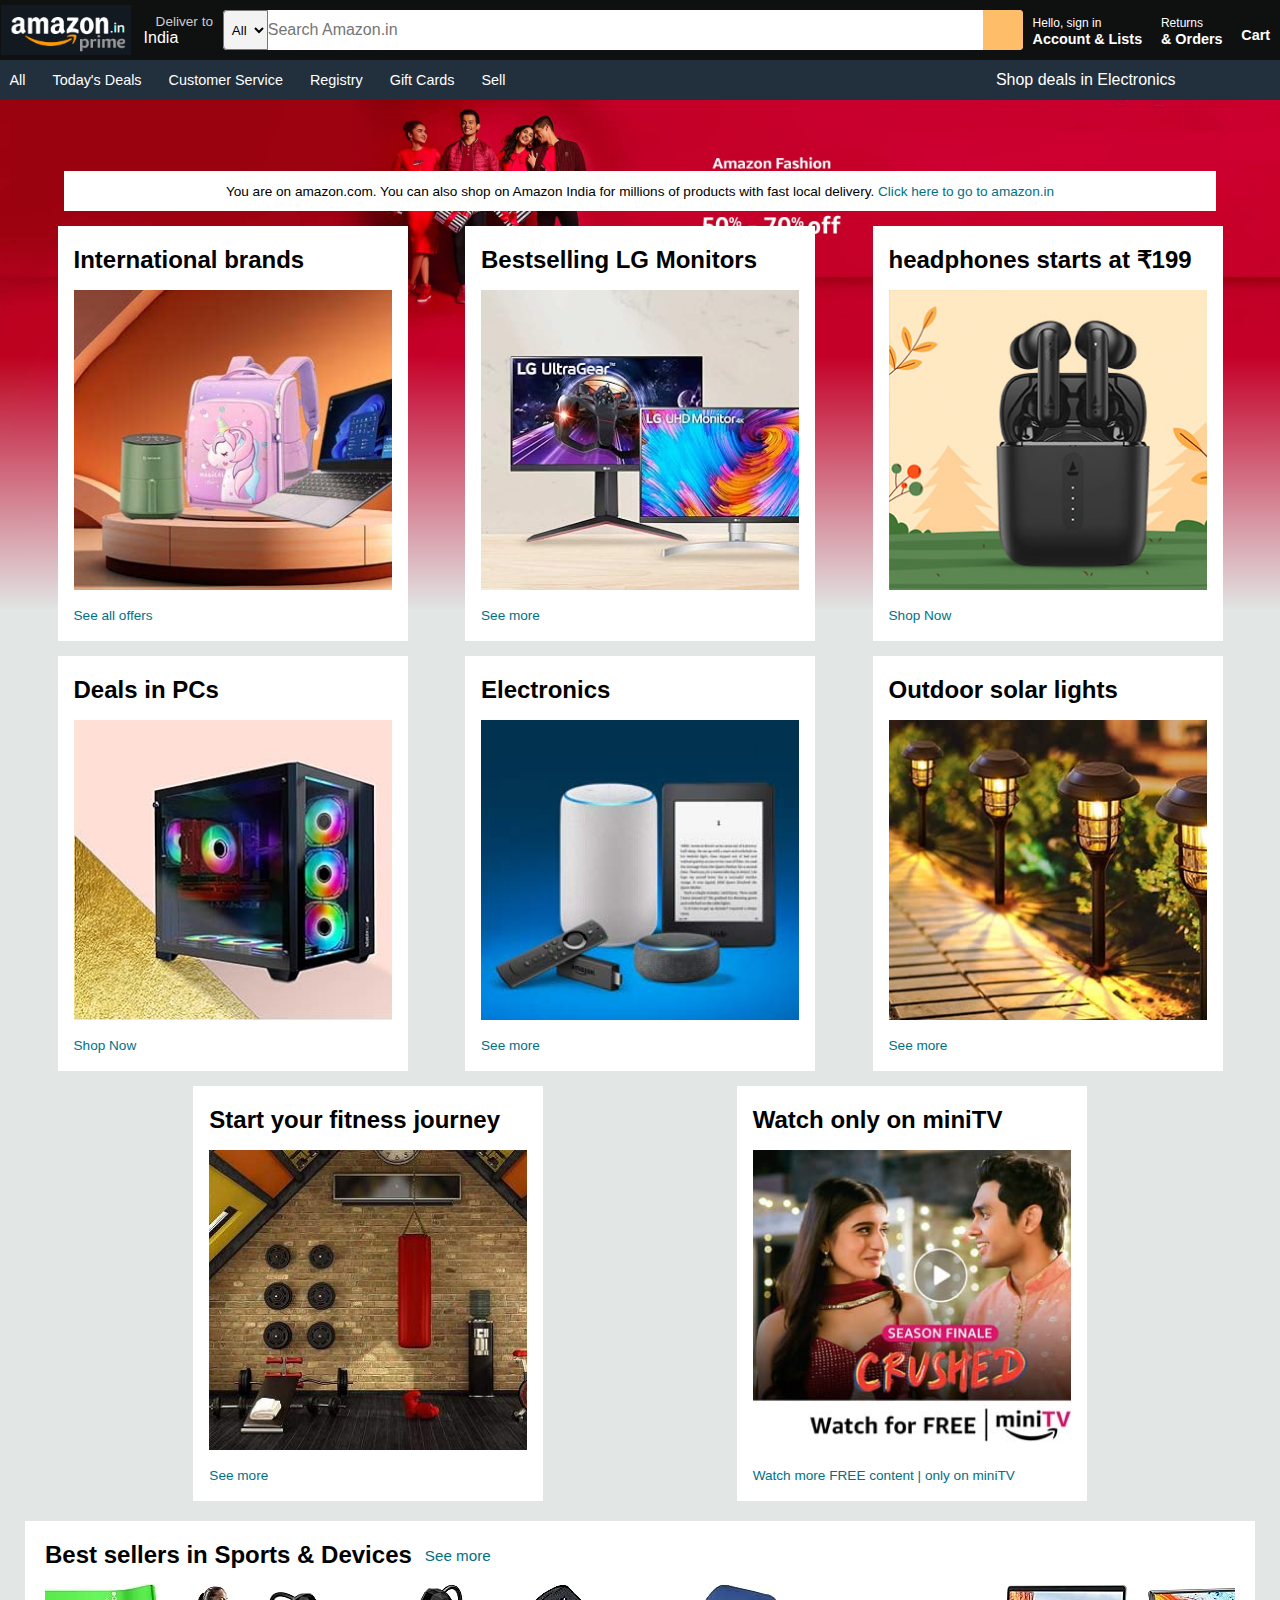
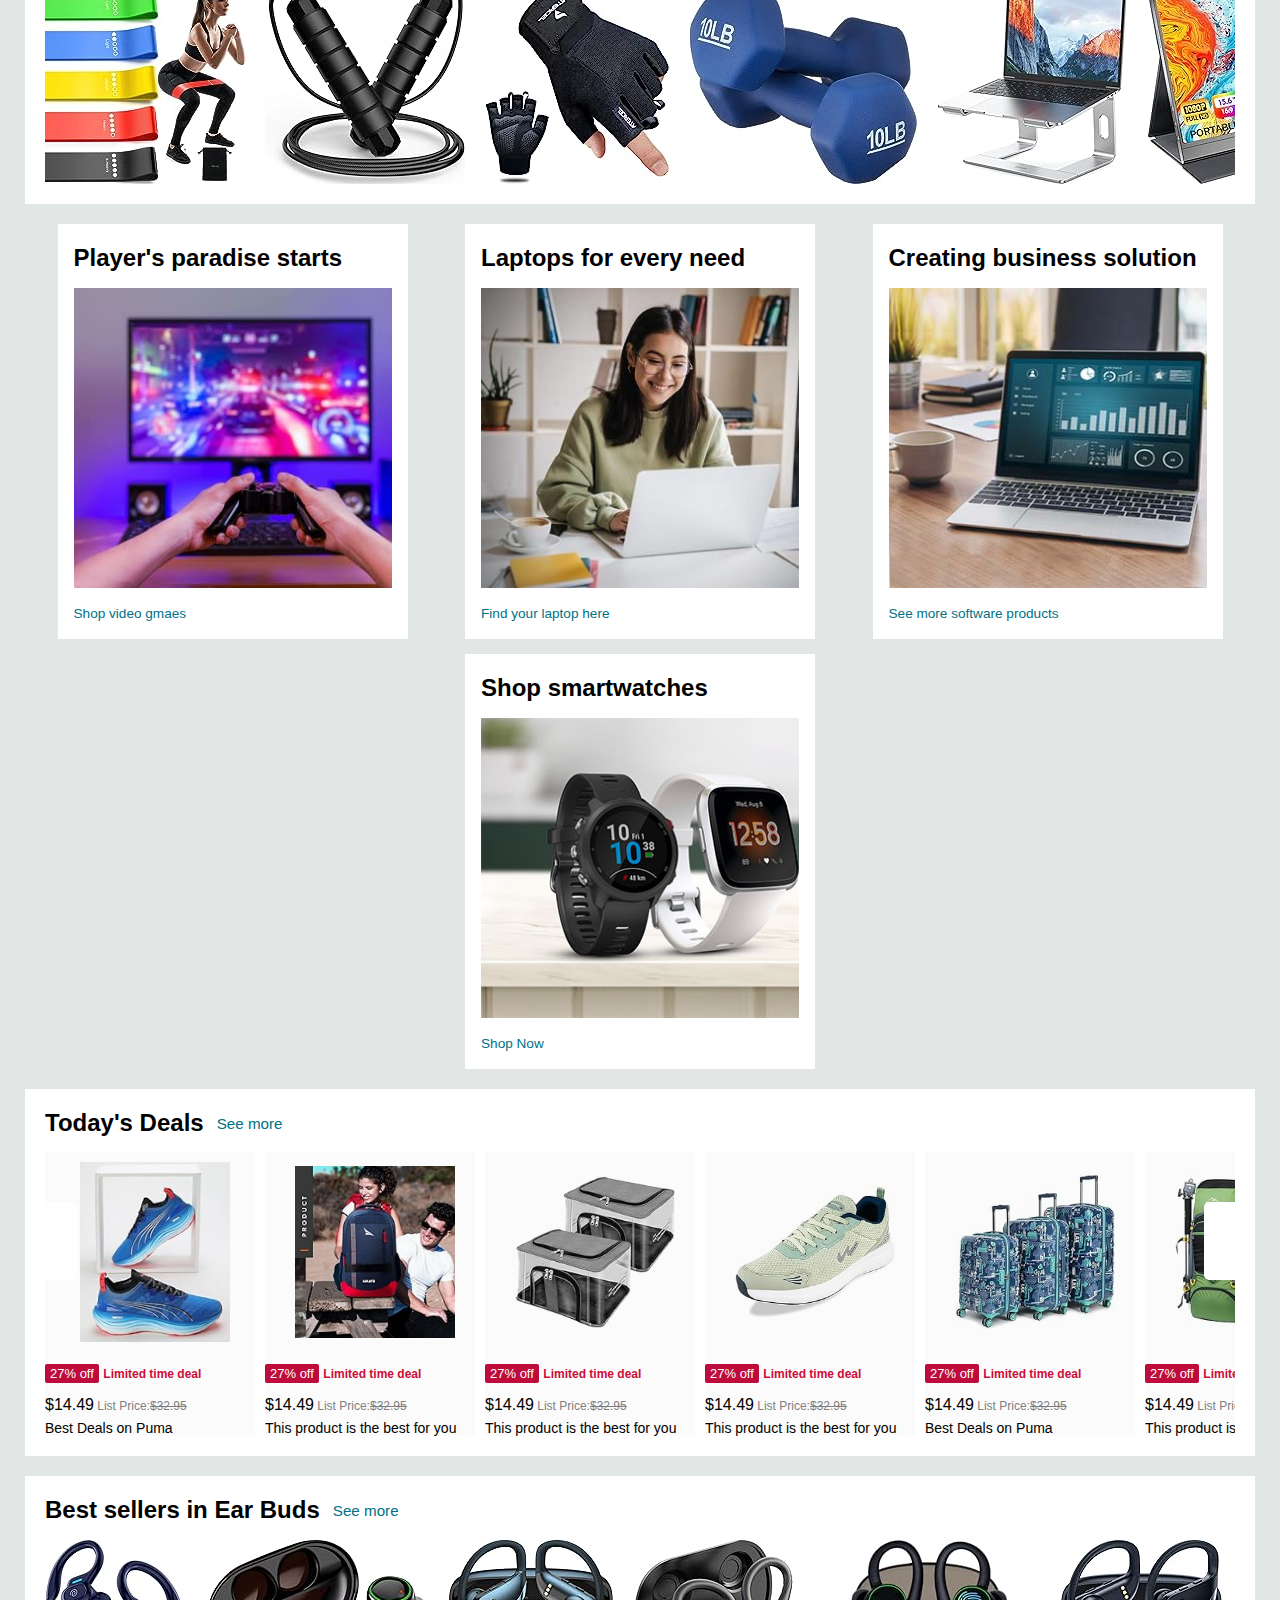
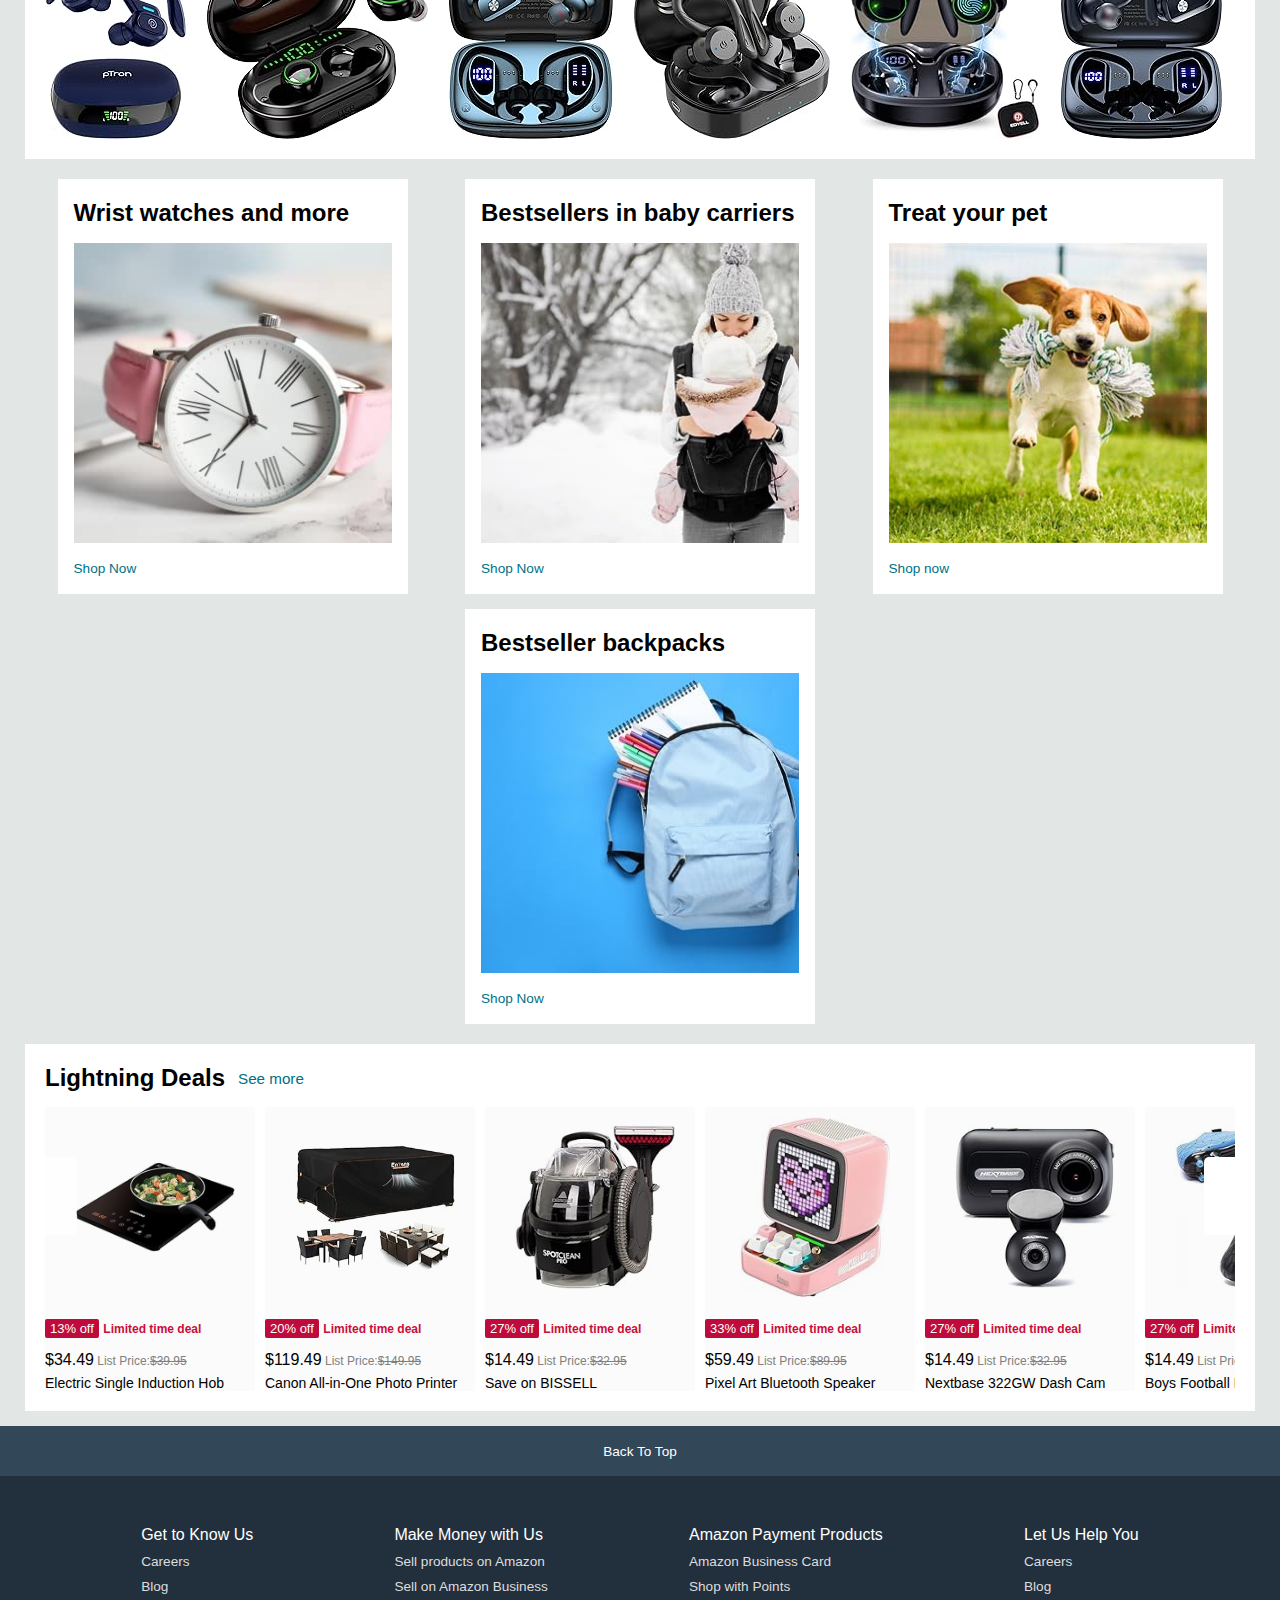
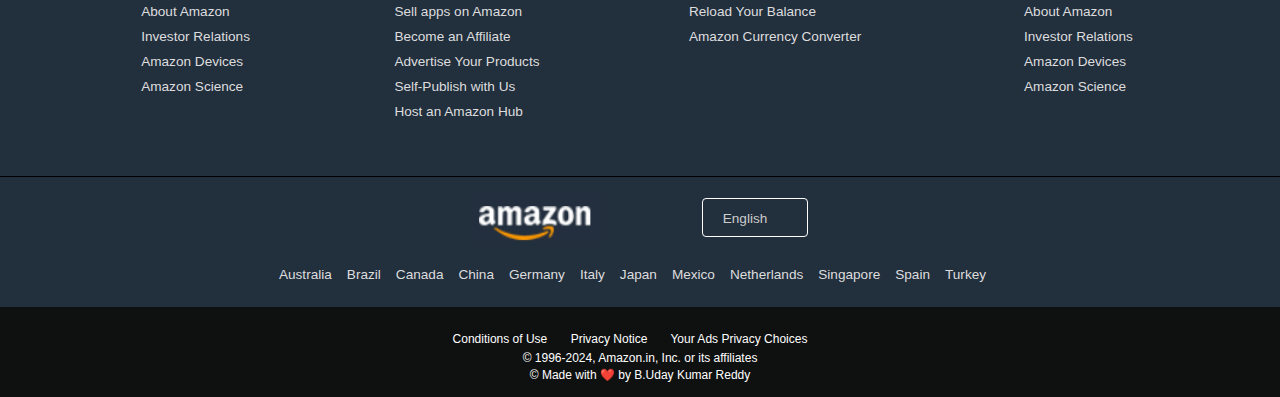
==== index.html @ 58813001 "first commit" ====
<!DOCTYPE html>
<html lang="en">
<head>
    <meta charset="UTF-8">
    <meta name="viewport" content="width=device-width, initial-scale=1.0">
    <title>Online Shopping site in India</title>
    <link rel="icon" type="image/x-icon" href="./assets/Website-logo.png">
    <link rel="stylesheet" href="https://cdnjs.cloudflare.com/ajax/libs/font-awesome/6.5.1/css/all.min.css" integrity="sha512-DTOQO9RWCH3ppGqcWaEA1BIZOC6xxalwEsw9c2QQeAIftl+Vegovlnee1c9QX4TctnWMn13TZye+giMm8e2LwA==" crossorigin="anonymous" referrerpolicy="no-referrer" />
    <link rel="stylesheet" href="style.css">
</head>
<body>
   
<!-- Panel Hidden All Sidebar -->


    <div class="sidebar">
        <div class="hdn-head">
            <h2>Hello, Sign in</h2>
        </div>
        <div class="hdn-content">
            <h3>Digital Content & Devices</h3>
            <ul>
                <div>
                    Amazon music<i class="fa-solid fa-angle-right"></i>
                </div> 
                <div>
                    Kindle E-readers & Books<i class="fa-solid fa-angle-right"></i>
                </div>
                <div>
                    Amazon Appstore<i class="fa-solid fa-angle-right"></i>
                </div>
            </ul>
            <div class="line"></div>
        </div>
        <div class="hdn-content">
            <h3>Shop by Department</h3>
            <ul>
                <div>
                    Electronics<i class="fa-solid fa-angle-right"></i>
                </div> 
                <div>
                    Computers<i class="fa-solid fa-angle-right"></i>
                </div>
                <div>
                    Smart Home<i class="fa-solid fa-angle-right"></i>
                </div>
                <div>
                    Arts & Crafts<i class="fa-solid fa-angle-right"></i>
                </div>
            </ul>
            <div class="line"></div>
        </div>
        <div class="hdn-content">
            <h3>Programs & Features</h3>
            <ul>
                <div>
                Gift Cards<i class="fa-solid fa-angle-right"></i>
                </div> 
                <div>
                Shop By Interest<i class="fa-solid fa-angle-right"></i>
                </div>
                <div>
                Amazon Live<i class="fa-solid fa-angle-right"></i>
                </div>
                <div>
                International Shopping<i class="fa-solid fa-angle-right"></i>
                </div>
            </ul>
            <div class="line"></div>
        </div>
        <div class="hdn-content">
            <h3>Programs & Features</h3>
            <ul>
                <div>
                Your Account
                </div> 
                <div>
                English
                </div>
                <div>
                Customer Service
                </div>
                <div>
                Sign in
                </div>
            </ul>
            <div class="line"></div>
        </div>

    </div>
 
    
<!-- Hidden Sign in  -->

    <i class="fa-solid fa-xmark"></i>

    <div class="triangle"></div>
    <div class="hdn-sign">
        <div class="hdn-table">
            <div>
                <h3>
                    Your Lists
                </h3>
                <ul>
                    <li>Create a List</li>
                    <li>find a list & Registry</li>
                    <li>Amazon Smile Charity Lists</li>
                </ul>
            </div>
            <div class="hdn-line"></div>
            <div>
                <h3>Your Account</h3>
                <ul>
                    <li>Account</li>
                    <li>Orders</li>
                    <li>Recommendations</li>
                    <li>Browsing History</li>
                    <li> Watchlist</li>
                    <li>Video Purchases & Rentals</li>
                    <li>Kindle Unlimited </li>
                    <li>Content & Devices</li>
                    <li>Your Subscribe & Save Items</li>
                    <li>Memberships & Subscriptions</li>
                    <li>Music Library</li>
                </ul>
            </div>
        </div>
    </div>

    <div class="black"></div>


    <!-- Header -->

    <header>

        <div class="navbar">
            
                <!-- 1st Block -->

                <div class="nav-logo">
                    <div class="logo"> </div>
                </div>

                <!-- 2nd Block -->

                <div class="nav-address border">

                    <p class="add-first">Deliver to</p>

                    <div class="add-icon">
                        <i class="fa-solid fa-location-dot"></i>
                        <p class="add-second">India</p>
                    </div>
                </div>

                <!-- 3rd Block -->
                
                <div class="nav-search">
                    <select class="search-select" style="cursor: pointer;">
                        <option>All</option>
                        <!-- <option>All Categories</option>
                        <option>Alexa Skills</option>
                        <option>Amazon Devices</option>
                        <option>Amazon Fashion</option>
                        <option>Apps & Games</option>
                        <option>Beauty</option>
                        <option>Car & Motorbike</option> -->
                    </select>
                    <input class="search-input" placeholder="Search Amazon.in">

                    <div class="search-icon" style="cursor: pointer;">
                        <i class="fa-solid fa-magnifying-glass"></i>
                    </div>
                </div>
                
                <!-- 4th Block -->

                <div class="nav-signin border ac">
                    <p> <span> Hello, sign in</span></p>
                    <p class="nav-second">Account & Lists <i class="fas fa-caret-down"></i></p> 
                    
                </div>

                <!-- 5th Block -->

                <div class="nav-return border">
                    <p> <span> Returns</span></p>
                    <p class="nav-second">& Orders</p> 
                </div>

                <!-- 6th Block -->

                <div class="nav-cart border">
                    <i class="fa-solid fa-cart-shopping"></i>
                    Cart
                </div>

        </div>

                       
                    <!-- Panel  -->

        <div class="panel">

            <!-- <div class="panel-all border">
                <i class="fa-solid fa-bars"></i>
                All
            </div> -->

            <div class="panel-ops">
                <p class="border second-1"> <i class="fa-solid fa-bars"></i>  All</p>
                <p class="border">Today's Deals</p>
                <p class="border">Customer Service</p>
                <p class="border">Registry</p>
                <p class="border">Gift Cards</p>
                <p class="border">Sell</p>
            </div>

            <div class="panal-deals border">
                Shop deals in Electronics
            </div>
        </div>

    </header>

<!-- Sliding images -->


    <div class="hero_section">
        <a href="#" class="hero_control_prev"><i class="fa-solid fa-angle-left"></i></a>
        <a href="#" class="hero_control_next"><i class="fa-solid fa-angle-right"></i></a>
        <ul>
            <img src="./assets/Hero-section1.jpg" class="hero-section-img" alt="">
            <img src="./assets/Hero-section2.jpg" class="hero-section-img" alt="">
            <img src="./assets/Hero-section3.jpg" class="hero-section-img" alt="">
            <img src="./assets/Hero-section4.jpg" class="hero-section-img" alt="">
            <img src="./assets/Hero-section5.jpg" class="hero-section-img" alt="">
            <img src="./assets/Hero-section6.jpg" class="hero-section-img" alt="">
        </ul>
        
    </div>
 
<!-- shop section-1 -->


    <div class="shop-section  shop">
        <div class="hero-msg">
            <p>You are on amazon.com. You can also shop on Amazon India for millions of products with fast local delivery.  <a href="#">Click here to go to amazon.in</a></p>
        </div>

        <div class="box5 box">

            <div class="box-content">
                <h2>International brands</h2>
                <div class="box-img" style="background-image: url('./assets/Box5.jpg');"> </div>
                <p><a href="#">See all offers</a></p>
            </div>

        </div>

        <div class="box6 box">

            <div class="box-content">
                <h2>Bestselling LG Monitors</h2>
                <div class="box-img" style="background-image: url('./assets/Box6.jpg');"> </div>
                <p><a href="#">See more</a></p>
            </div>

        </div>

        <div class="box7 box">

            <div class="box-content">
                <h2>headphones starts at ₹199</h2>
                <div class="box-img" style="background-image: url('./assets/Box7.jpg');"> </div>
                <p><a href="#">Shop Now</a></p>
            </div>

        </div>

        <div class="box8 box">

            <div class="box-content">
                <h2>Deals in PCs</h2>
                <div class="box-img" style="background-image: url('./assets/Box8.jpg');"> </div>
                <p><a href="#">Shop Now</a></p>
            </div>

        </div>

        <div class="box1 box">

            <div class="box-content">
                <h2>Electronics</h2>
                <div class="box-img" style="background-image: url('./assets/Box1.jpg');"> </div>
                <p><a href="#">See more</a></p>
            </div>

        </div>
        <div class="box2 box">

            <div class="box-content">
                <h2>Outdoor solar lights</h2>
                <div class="box-img" style="background-image: url('./assets/Box2.jpg');"> </div>
                <p><a href="#">See more</a></p>
            </div>

        </div>

        <div class="box3 box">

            <div class="box-content">
                <h2>Start your fitness journey</h2>
                <div class="box-img" style="background-image: url('./assets/Box3.jpg');"> </div>
                <p><a href="#">See more</a></p>
            </div>

        </div>

        <div class="box4 box">

            <div class="box-content">
                <h2>Watch only on miniTV</h2>
                <div class="box-img" style="background-image: url('./assets/Box4.jpg');"> </div>
                <p><a href="#">Watch more FREE content | only on miniTV</a></p>
            </div>

        </div>


    </div>

    

    <div class="products-slider">
        <div class="products-slider-heading">
            
            <h2>Best sellers in Sports & Devices </h2>
            <p><a href="#">See more</a></p>
        </div>
        
        <div class="products">
            <div class="product_prev"><i class="fa-solid fa-angle-left"></i></div>
            <div class="product_next"><i class="fa-solid fa-angle-right"></i></div>
            <img src="./assets/slider2.jpg" alt="">
            <img src="./assets/slider3.jpg" alt="">
            <img src="./assets/slider1.jpg" alt="">
            <img src="./assets/slider4.jpg" alt="">
            <img src="./assets/slider9.jpg" alt="">
            <img src="./assets/slider6.jpg" alt="">
            <img src="./assets/slider7.jpg" alt="">
            <img src="./assets/slider8.jpg" alt="">
            <img src="./assets/slider1.jpg" alt="">
            <img src="./assets/slider10.jpg" alt="">
        </div>
    </div>


    <div class="shop-section shop2">

        <div class="box10 box">

            <div class="box-content">
                <h2>Player's paradise starts</h2>
                <div class="box-img" style="background-image: url('./assets/Box10.jpg');"> </div>
                <p><a href="#">Shop video gmaes</a></p>
            </div>

        </div>

        <div class="box11 box">

            <div class="box-content">
                <h2>Laptops for every need</h2>
                <div class="box-img" style="background-image: url('./assets/Box11.jpg');"> </div>
                <p><a href="#">Find your laptop here</a></p>
            </div>

        </div>

        <div class="box12 box">

            <div class="box-content">
                <h2>Creating business solution</h2>
                <div class="box-img" style="background-image: url('./assets/Box12.jpg');"> </div>
                <p><a href="#">See more software products</a></p>
            </div>

        </div>

        <div class="box13 box">

            <div class="box-content">
                <h2>Shop smartwatches</h2>
                <div class="box-img" style="background-image: url('./assets/Box13.jpg');"> </div>
                <p><a href="#">Shop Now</a></p>
            </div>

        </div>
    </div>


    <div class="products-slider-with-price">
        <div class="products-slider-heading">
            <h2>Today's Deals</h2>
            <p><a href="#">See more</a></p>
        </div>
        
        <div class="products products-2">
            <div class="product_prev product_prev-2"><i class="fa-solid fa-angle-left"></i></div>
            <div class="product_next product_next-2"><i class="fa-solid fa-angle-right"></i></div>
            <div class="product-card">
                <div class="product-img-container">
                    <img src="./assets/Product1_with_price.jpg" alt="">
                </div>
                <div class="product-offer">
                    <p>27% off</p> <span>Limited time deal</span>
                </div>
                <p class="product-price"><span>$14.49</span> List Price:<s>$32.95</s></p>
                <h4>Best Deals on Puma</h4>
            </div>
            <div class="product-card">
                <div class="product-img-container">
                    <img src="./assets/Product2_with_price.jpg" alt="">
                </div>
                <div class="product-offer">
                    <p>27% off</p> <span>Limited time deal</span>
                </div>
                <p class="product-price"><span>$14.49</span> List Price:<s>$32.95</s></p>
                <h4>This product is the best for you</h4>
            </div>
            <div class="product-card">
                <div class="product-img-container">
                    <img src="./assets/Product3_with_price.jpg" alt="">
                </div>
                <div class="product-offer">
                    <p>27% off</p> <span>Limited time deal</span>
                </div>
                <p class="product-price"><span>$14.49</span> List Price:<s>$32.95</s></p>
                <h4>This product is the best for you</h4>
            </div>
            <div class="product-card">
                <div class="product-img-container">
                    <img src="./assets/Product4_with_price.jpg" alt="">
                </div>
                <div class="product-offer">
                    <p>27% off</p> <span>Limited time deal</span>
                </div>
                <p class="product-price"><span>$14.49</span> List Price:<s>$32.95</s></p>
                <h4>This product is the best for you</h4>
            </div>
            <div class="product-card">
                <div class="product-img-container">
                    <img src="./assets/Product5_with_price.jpg" alt="">
                </div>
                <div class="product-offer">
                    <p>27% off</p> <span>Limited time deal</span>
                </div>
                <p class="product-price"><span>$14.49</span> List Price:<s>$32.95</s></p>
                <h4>Best Deals on Puma</h4>
            </div>
            <div class="product-card">
                <div class="product-img-container">
                    <img src="./assets/Product6_with_price.jpg" alt="">
                </div>
                <div class="product-offer">
                    <p>27% off</p> <span>Limited time deal</span>
                </div>
                <p class="product-price"><span>$14.49</span> List Price:<s>$32.95</s></p>
                <h4>This product is the best for you</h4>
            </div>
            <div class="product-card">
                <div class="product-img-container">
                    <img src="./assets/Product7_with_price.jpg" alt="">
                </div>
                <div class="product-offer">
                    <p>27% off</p> <span>Limited time deal</span>
                </div>
                <p class="product-price"><span>$14.49</span> List Price:<s>$32.95</s></p>
                <h4>This product is the best for you</h4>
            </div>
            <div class="product-card">
                <div class="product-img-container">
                    <img src="./assets/Product8_with_price.jpg" alt="">
                </div>
                <div class="product-offer">
                    <p>27% off</p> <span>Limited time deal</span>
                </div>
                <p class="product-price"><span>$14.49</span> List Price:<s>$32.95</s></p>
                <h4>This product is the best for you</h4>
            </div>
            <div class="product-card">
                <div class="product-img-container">
                    <img src="./assets/Product9_with_price.jpg" alt="">
                </div>
                <div class="product-offer">
                    <p>27% off</p> <span>Limited time deal</span>
                </div>
                <p class="product-price"><span>$14.49</span> List Price:<s>$32.95</s></p>
                <h4>This product is the best for you</h4>
            </div>
            <div class="product-card">
                <div class="product-img-container">
                    <img src="./assets/Product10_with_price.jpg" alt="">
                </div>
                <div class="product-offer">
                    <p>27% off</p> <span>Limited time deal</span>
                </div>
                <p class="product-price"><span>$14.49</span> List Price:<s>$32.95</s></p>
                <h4>This product is the best for you</h4>
            </div>
        </div>
    </div>


    <div class="products-slider">
        <div class="products-slider-heading">
            <h2>Best sellers in Ear Buds </h2> 
            <p><a href="#">See more</a></p>
        </div>
        
        <div class="products products-1">
            <div class="product_prev product_prev-1"><i class="fa-solid fa-angle-left"></i></div>
            <div class="product_next product_next-1"><i class="fa-solid fa-angle-right"></i></div>
            <img src="./assets/2slider1.jpg" alt="">
            <img src="./assets/2slider2.jpg" alt="">
            <img src="./assets/2slider3.jpg" alt="">
            <img src="./assets/2slider4.jpg" alt="">
            <img src="./assets/2slider5.jpg" alt="">
            <img src="./assets/2slider6.jpg" alt="">
            <img src="./assets/2slider7.jpg" alt="">
            <img src="./assets/2slider8.jpg" alt="">
            <img src="./assets/2slider11.jpg" alt="">
            <img src="./assets/2slider10.jpg" alt="">
            <img src="./assets/2slider9.jpg" alt="">
        </div>
    </div>


    <div class="shop-section shop2">

        <div class="box14 box">

            <div class="box-content">
                <h2>Wrist watches and more</h2>
                <div class="box-img" style="background-image: url('./assets/Box14.jpg');"> </div>
                <p><a href="#">Shop Now</a></p>
            </div>

        </div>

        <div class="box15 box">

            <div class="box-content">
                <h2>Bestsellers in baby carriers</h2>
                <div class="box-img" style="background-image: url('./assets/Box15.jpg');"> </div>
                <p><a href="#">Shop Now</a></p>
            </div>

        </div>

        <div class="box16 box">

            <div class="box-content">
                <h2>Treat your pet</h2>
                <div class="box-img" style="background-image: url('./assets/Box16.jpg');"> </div>
                <p><a href="#">Shop now</a></p>
            </div>

        </div>

        <div class="box17 box">

            <div class="box-content">
                <h2>Bestseller backpacks</h2>
                <div class="box-img" style="background-image: url('./assets/Box17.jpg');"> </div>
                <p><a href="#">Shop Now</a></p>
            </div>

        </div>
    </div>


    <div class="products-slider-with-price">
        <div class="products-slider-heading">
            <h2>Lightning Deals</h2>
            <p><a href="#">See more</a></p>
        </div>
        
        <div class="products products-3">
            <div class="product_prev product_prev-3"><i class="fa-solid fa-angle-left"></i></div>
            <div class="product_next product_next-3"><i class="fa-solid fa-angle-right"></i></div>
            <div class="product-card">
                <div class="product-img-container">
                    <img src="./assets/2Product1_with_price.jpg" alt="">
                </div>
                <div class="product-offer">
                    <p>13% off</p> <span>Limited time deal</span>
                </div>
                <p class="product-price"><span>$34.49</span> List Price:<s>$39.95</s></p>
                <h4>Electric Single Induction Hob</h4>
            </div>
            <div class="product-card">
                <div class="product-img-container">
                    <img src="./assets/2Product2_with_price.jpg" alt="">
                </div>
                <div class="product-offer">
                    <p>20% off</p> <span>Limited time deal</span>
                </div>
                <p class="product-price"><span>$119.49</span> List Price:<s>$149.95</s></p>
                <h4>Canon All-in-One Photo Printer </h4>
            </div>
            <div class="product-card">
                <div class="product-img-container">
                    <img src="./assets/2Product3_with_price.jpg" alt="">
                </div>
                <div class="product-offer">
                    <p>27% off</p> <span>Limited time deal</span>
                </div>
                <p class="product-price"><span>$14.49</span> List Price:<s>$32.95</s></p>
                <h4>Save on BISSELL</h4>
            </div>
            <div class="product-card">
                <div class="product-img-container">
                    <img src="./assets/2Product4_with_price.jpg" alt="">
                </div>
                <div class="product-offer">
                    <p>33% off</p> <span>Limited time deal</span>
                </div>
                <p class="product-price"><span>$59.49</span> List Price:<s>$89.95</s></p>
                <h4>Pixel Art Bluetooth Speaker</h4>
            </div>
            <div class="product-card">
                <div class="product-img-container">
                    <img src="./assets/2Product5_with_price.jpg" alt="">
                </div>
                <div class="product-offer">
                    <p>27% off</p> <span>Limited time deal</span>
                </div>
                <p class="product-price"><span>$14.49</span> List Price:<s>$32.95</s></p>
                <h4>Nextbase 322GW Dash Cam</h4>
            </div>
            <div class="product-card">
                <div class="product-img-container">
                    <img src="./assets/2Product6_with_price.jpg" alt="">
                </div>
                <div class="product-offer">
                    <p>27% off</p> <span>Limited time deal</span>
                </div>
                <p class="product-price"><span>$14.49</span> List Price:<s>$32.95</s></p>
                <h4>Boys Football Boots</h4>
            </div>
            <div class="product-card">
                <div class="product-img-container">
                    <img src="./assets/2Product7_with_price.jpg" alt="">
                </div>
                <div class="product-offer">
                    <p>27% off</p> <span>Limited time deal</span>
                </div>
                <p class="product-price"><span>$14.49</span> List Price:<s>$32.95</s></p>
                <h4>Lifewit 150L Laundry Basket</h4>
            </div>
            <div class="product-card">
                <div class="product-img-container">
                    <img src="./assets/2Product8_with_price.jpg" alt="">
                </div>
                <div class="product-offer">
                    <p>27% off</p> <span>Limited time deal</span>
                </div>
                <p class="product-price"><span>$14.49</span> List Price:<s>$32.95</s></p>
                <h4>Gaming Keyboard and Mouse</h4>
            </div>
            <div class="product-card">
                <div class="product-img-container">
                    <img src="./assets/2Product9_with_price.jpg" alt="">
                </div>
                <div class="product-offer">
                    <p>27% off</p> <span>Limited time deal</span>
                </div>
                <p class="product-price"><span>$14.49</span> List Price:<s>$32.95</s></p>
                <h4>arboleaf Massage Gun</h4>
            </div>
            <div class="product-card">
                <div class="product-img-container">
                    <img src="./assets/2Product10_with_price.jpg" alt="">
                </div>
                <div class="product-offer">
                    <p>25% off</p> <span>Limited time deal</span>
                </div>
                <p class="product-price"><span>$8.49</span> List Price:<s>$10.95</s></p>
                <h4>Squeak Eggs Baby Toy</h4>
            </div>
        </div>
    </div>


    <footer>

        <div class="foot-panel1 backtop">
            <a>Back To Top</a>
        </div>


        <div class="foot-panel2">
            <div class="foot-panel2-ul">
                <ul>
                    <p>Get to Know Us</p>
                    <a href="#">Careers</a>
                    <a href="#">Blog</a>
                    <a href="#">About Amazon</a>
                    <a href="#">Investor Relations</a>
                    <a href="#">Amazon Devices</a>
                    <a href="#">Amazon Science</a>
                </ul>
                <ul>
                    <p>Make Money with Us</p>
                    <a href="#">Sell products on Amazon</a>
                    <a href="#">Sell on Amazon Business</a>
                    <a href="#">Sell apps on Amazon</a>
                    <a href="#">Become an Affiliate</a>
                    <a href="#">Advertise Your Products</a>
                    <a href="#">Self-Publish with Us</a>
                    <a href="#">Host an Amazon Hub</a>
                </ul>
                <ul>
                    <p>Amazon Payment Products</p>
                    <a href="#">Amazon Business Card</a>
                    <a href="#">Shop with Points</a>
                    <a href="#">Reload Your Balance</a>
                    <a href="#">Amazon Currency Converter</a>
                </ul>
                <ul>
                    <p>Let Us Help You</p>
                    <a href="#">Careers</a>
                    <a href="#">Blog</a>
                    <a href="#">About Amazon</a>
                    <a href="#">Investor Relations</a>
                    <a href="#">Amazon Devices</a>
                    <a href="#">Amazon Science</a>
                </ul>

            </div>
        </div>



        <div class="foot-panel3">
            
            <div class="foot-panel3-first">
                <div class="foot-logo"></div>
                <div class="foot-panel3-icon" style="cursor: pointer;">
                    <i class="fa-solid fa-globe"></i>
                    <p>English</p>

                </div>
            </div>


            <div class="foot-panel3-second">
                <ul>
                    <li><a>Australia</a></li>
                    <li><a>Brazil</a></li>
                    <li><a>Canada</a></li>
                    <li><a>China</a></li>
                    <li><a>Germany</a></li>
                    <li><a>Italy</a></li>
                    <li><a>Japan</a></li>
                    <li><a>Mexico</a></li>
                    <li><a>Netherlands</a></li>
                    <li><a>Singapore</a></li>
                    <li><a>Spain</a></li>
                    <li><a>Turkey</a></li>
                </ul>

            </div>
            

            <!-- <div class="foot-panel3-select">
                <i class="fa-solid fa-globe"></i>
                
                <div class="foot-panel3-option">
                    <select class="panel3-select">
                        <option class="foot-panel3-option">English</option>
                    </select>
                </div>

            </div> -->


        </div>



        <div class="foot-panel4">

            <div class="pages">
                <a href="#">Conditions of Use</a>
                <a href="#">Privacy Notice</a>
                <a href="#">Your Ads Privacy Choices</a>

                <div class="copyright">
                    <p>© 1996-2024, Amazon.in, Inc. or its affiliates</p>
                    <p class="uday">© Made with ❤️ by B.Uday Kumar Reddy</p>
                </div>

            </div>

        </div>

        

    </footer>



    <script src="script.js"></script>


</body>
</html>
---- style.css ----
*{
    margin: 0;
    font-family: Arial;
    border: border-box;  
    padding: 0; 
}

a
{
    text-decoration: none;
    color: inherit;
}
a:hover{
    text-decoration: underline;
}


body
{
    background-color:#e2e7e6 ;
}


.navbar
{
    background-color: #0f1111;
    height: 60px;
    color: white;
    display: flex;
    align-items: center;
    justify-content: space-evenly;
    
}



.navbar
{
    position: sticky;
    top: 0;
    left: 0;
}


.nav-logo
{
    height: 50px;
    width: 130px;
    /* object-fit: contain; */
}

.logo
{
    background-image: url("./assets/Amazon-logo.png");
    background-size: cover;
    height: 50px;
    width: 130px;
    /* margin-left: -30px; */
}


.logo:hover
{
    border:1.5px solid white;
    cursor: pointer;
    /* padding: 0 2px 0 0; */
}


.border
{
    border: 1.5px solid transparent;
    padding: 8px;   
}

.border:hover{
    border: 1.5px solid white;
    cursor: pointer;
}


/* 2nd Block in Navbar */



.add-first
{
    color: #CCCCCC;
    font-size: 0.85rem;
    margin-left:15px;
}


.add-second
{
    font-size: 1rem;
    margin-left:3px ;
}


.add-icon
{
    display: flex;
    align-items: center;
}


/* 3rd Block */

.nav-search:hover
{
    border : 2px solid orange;
}

.nav-search
{
    display: flex;
    background-color: pink;
    width: 800px;
    height: 40px;
    border-radius: 4px;
}

.search-select
{
    background-color: #f3f3f3;
    width: 50px;
    text-align: center;
    border-top-left-radius: 4px;
    border-bottom-left-radius:4px ;
}


.search-input
{
    width:100%;
    font-size: 1rem;
    border:none;
}


.search-icon
{
    width: 45px;
    display: flex; 
    justify-content: center;
    align-items: center;
    font-size: 1.2rem;
    background-color: #febd68;
    border-top-right-radius: 4px;
    border-bottom-right-radius:4px ;
    color: #0f1111;
}


/* 4th Block */

span
{
    font-size: 0.75em;
}


.nav-second
{
    font-size: 0.9rem;
    font-weight: 600;
}


/* 6th Block */

.nav-cart i
{
    font-size: 30px;
}

.nav-cart
{
    font-size: 0.9rem;
    font-weight: 600;
}




/*  Panel */


.panel
{
    height: 40px;
    background-color: #222f3d;
    display: flex;
    color: white;
    align-items: center;
    justify-content: space-evenly;
}

.panel-ops i{
    font-size: 17px;
}
.panel-ops p
{
    display: inline;
    margin-left: 5px;
}

.panel-ops
{
    width: 70%;
    font-size: 0.9rem;
    margin-left: -100px;
}

.panel-deals
{
    font-size: 1rem;
    font-weight: 700;
}



/* hero section */


.hero_section ul
{
    display: flex;
    overflow-y: hidden;  
}


.hero-section-img
{
    max-width: 100%;
    mask-image: linear-gradient(to bottom,#000000 50%,transparent 100%); 
}


.hero_section a
{
    position: absolute;
    z-index: 1;
    padding: 13vh 1.5vw;
    color: white;
    text-decoration: none;
    font-weight: 800;
    font-size: 40px;
    cursor: pointer;
    border: 2px solid transparent;
    border-radius: 6px;  
}

.hero_control_next
{
    right: 0;
}

.hero_control_next:hover
{
    border: 2px solid white;
}

.hero_control_prev:hover
{
    border: 2px solid white;
}

.hero-msg 
{
    height: 40px;
    background-color: white;
    color:black;
    display: flex;
    justify-content: center;
    align-items: center;
    font-size: 0.85rem;
    margin-top: 0vh;
    width: 80%;
}

.hero-msg a
{
    text-decoration: none;
    color: #007185;
    padding: 0;
}

/* @media screen and (max-width:920px)
{
    header
    {
        display: none;
    }
    .hero-msg 
    {
        display: none;
    }    
} */



/* Shop Section */


.hero-msg 
{
    height: 40px;
    z-index: 1;
    background-color: white;
    color:black;
    display: flex;
    justify-content: center;
    align-items: center;
    font-size: 0.85rem;
    width: 90%;
}

.hero-msg a
{
    text-decoration: none;
    color: #007185;
    padding: 0;
}

.shop-section
{
    display: flex;
    flex-wrap: wrap;
    background-color:#e2e7e6 ;
    justify-content: space-evenly;
}
.box-img
{
    height: 300px;
    background-size: cover;
    margin-top: 1rem;  /*  1rem=16px */
    margin-bottom: 1rem;
}
.box
{
    height:380px;
    width: 23%;
    width: clamp(350px,23%,500px);
    background-color: white;
    padding: 20px 0px 15px;
    margin-top: 15px;
    z-index: 1; 
}
.box-content
{
    margin-left: 1rem;
    margin-right: 1rem; 
}
.box-content p
{
    margin-bottom: 44px;
    color: #007185;
}
.box-content a
{
    font-size: 0.85rem;
    text-decoration: none;
}
.shop
{
    margin-top: -49vh;
}


/* slider */

.products-slider
{
    background-color: #fff;
    margin: 20px 25px;
    padding: 20px;
    margin-bottom: 15px;
}

.products-slider .products
{
    display: flex;
    overflow-x: auto;
    gap: 20px;
    margin-top: 15px;
}

.products-slider .products img
{
    max-width: 300px;
    max-height: 200px;
}
.product_prev ,.product_next
{
    display: none;
    position: absolute;
    z-index: 1;
    padding: 4vh 1vw;
    margin-top: 50px;
    background-color:rgba(255,255,255,1);
    color: rgba(0, 0, 0, 0.639);
    text-decoration: none;
    font-weight: 400;
    font-size: 30px;
    cursor: pointer;
    border: 3px solid transparent; 
}
.products-2 .product_prev
{
    display: block;
}
.products-2 .product_next
{
    display: block;
}
.products-3 .product_prev
{
    display: block;
}
.products-3 .product_next
{
    display: block;
}
.product_prev
{
    border-radius: 0 5px 5px 0;
    background-color:rgba(255, 255, 255, 0.605);
}
.product_next{
    border-radius: 5px 0 0 5px;
}
.product_prev:hover
{
    border:3px solid rgb(2,150,150);
}
.product_next:hover
{
    border:3px solid rgb(2,150,150);
}
.product_next
{
    right: 44px;
}
.products:hover  .product_next
{
    display: block;
}
.products:hover   .product_prev
{
    display: block;
}
.products-slider .products::-webkit-scrollbar
{
    display: none;
}
/* .products-slider .products::-webkit-scrollbar
{
    background-color: transparent;
    height: 7px;
    cursor: pointer;
}

.products-slider .products::-webkit-scrollbar-thumb
{
    border-radius: 10px;
    cursor: pointer;
} */

.products-slider-heading 
{
    display: flex;
    align-items: center;
}
.products-slider-heading  p
{
    color: #007185;
    font-size: 0.95rem;
    margin-left: 13px;
}


/* shop2 */

.shop2
{
    margin-top: -10px;
}

/* Products with price */

.products-slider-with-price
{
    background-color: white;
    margin: 20px 25px;
    padding: 20px;
    margin-bottom: 15px;
}

.products-slider-with-price .products
{
    display: flex;
    overflow-x: auto;
    gap: 10px;
    margin-top: 15px;
}

.products-slider-with-price .products::-webkit-scrollbar
{
    display: none;
}

.product-card
{
    display: flex;
    flex-direction: column;
    justify-content: end;
    min-width: 210px;
    background-color: #fbfbfb;
}

.product-card img
{
    width: 160px;
    aspect-ratio: 3/2;
    object-fit: contain;
    min-height: 180px;

    margin: 10px 30px 10px;
    mix-blend-mode: multiply;
    background-size: cover;
}

.product-offer p
{
    background-color: #be0b3b;
    color: #fff;
    display: inline-block;
    padding: 2px 5px;
    border-radius: 2px;
    margin: 8px 0;
    font-size: 13px;
}

.product-offer span
{
    /* color: #be0b3b; */
    color: #cc0c39;
    font-weight: 800;
    line-height: 20px;
    font-size: 12px;
}

.product-price 
{
    color: gray;
    font-size: 12px;
    line-height: 28px;
}

.product-price span
{
    font-size: 1rem;
    color: black;
    font-weight: 500;
}

.product-card h4
{
    /* color: #525252; */
    color: black;
    font-size: 14px;
    font-weight: 500;
    overflow: hidden;
}





/* Footer */

footer
{
    margin-top: 15px;   
}

.foot-panel1
{
    cursor: pointer;
    background-color: #324758;
    color:white;
    height: 50px;
    display: flex;
    justify-content: center;
    align-items: center;
    font-size: 0.85rem;
}

.foot-panel1 a
{
    text-decoration: none;
    color: white;
}

.foot-panel1 a:hover
{
    text-decoration: none;
}


/* foot-panel2 */

.foot-panel2
{
    background-color: #222f3d;
    color:white;
    height: 300px;
    display: flex;
    /* justify-content: space-evenly; */
    align-items: center;
    overflow: hidden;

}

ul a{
    text-decoration: none;
    display: block;
    font-size: 0.85rem;
    margin-top: 10px;
    color:#dddddd ;    
}

.foot-panel2-ul  
{
    display: flex;
    height: 200px;
    width: 100%;
    justify-content: space-evenly;
    
}


/* foot-panel3 */
.foot-panel3
{
    height: 130px;
    background-color: #222f3d;
    color: white;
    border-top:0.5px solid black;
}


.foot-panel3-first
{
    height: 80px;
    background-color: #222f3d;
    color: white;
    
    display: flex;
    justify-content: center;
    align-items: center;
}

.foot-logo
{
    background-image: url("./assets/footer-Amazon-logo.png");
    background-size: cover;
    height: 50px;
    width: 130px;
    cursor: pointer;
    /* margin-left: -30px; */
}


.foot-panel3-icon
{
    display: flex;
    text-align: center;
    align-items: center;
    justify-content: center;
    margin-left: 100px;
    border: 0.1px solid white;
    padding: 10px 40px 10px 10px;
    font-weight: 300;
    font-size: 0.85rem;
    color: #cccccc;
    border-radius: 4px;
}

.foot-panel3-icon p
{
    margin-top: 2px;
    margin-left: 10px;
}




.foot.panel3-second
{
    height: 50px;
    margin-bottom: 20px;
}

.foot-panel3-second ul
{
    display: flex;
    justify-content: center;
}

.foot-panel3-second ul li{
    list-style-type: none;
}

.foot-panel3-second a{
    margin-right: 15px;
    cursor: pointer;
}




/* .foot-panel3-select
{
    display: flex;
    align-items: center;
    height: 30px;
    width:120px;
    border: 1px solid white;
    margin-left: 50px;
}

.foot-panel3-option
{
    margin-left: 8px;
    background-color: #222f3d;
    width: 100%;
} */








/* foot panel4 */

.foot-panel4
{
    background-color: #0f1111;
    color: white;
    height: 90px;
    font-size: 0.75rem;
    text-align: center;
}

.pages
{
    padding-top:25px;   
}

.pages a
{
    text-decoration: none;
    color: white;
    padding-right: 20px;
}
.pages a:hover
{
    text-decoration: underline;
}
.uday
{
    margin-top: 3px;
}
.uday span
{
    font-size: 18px;
    color: white;

}
.copyright
{
    padding-top: 5px;
}


/* Side Bar */

.sidebar
{
    background-color: white;
    width: 380px;
    height: 100%;
    position: absolute;
    z-index: 101;
    overflow-y: scroll;
    transform: translateX(-390px);
    transition: all 0.5s;
    box-shadow: 2px 2px 30px solid;

}

.hdn-head
{
    background-color: #232f3e;
    height: 60px;
    width: 100%;
    color: white;
    text-align: center;
    /* display: flex;
    justify-content: center;
    align-items: center; */
}

.hdn-head h2
{
    line-height: 60px;
}

.hdn-content h3
{
    padding: 20px 25px;
    columns: rgb(39,39,39);
}

.hdn-content ul div{
    display: flex;
    cursor: pointer;
    transition: all 0.2s;
    font-size: 14px;
    color: rgb(70,70,70 );
    padding: 15px 25px;
    justify-content: space-between;
}

.line
{
    border-top: 1px solid rgba(0, 0, 0, 0.139);
}

.hdn-content ul div:hover 
{
    /* background-color:#cccccc9e; */
    background-color: rgb(230,227,227);
}
.hdn-content ul div:hover i
{
    font-size: 15px;
    font-weight: 900;
    color: #000000;
}

.fa-xmark
{
    top:16px;
    left:390px;
    color:white;
    position: absolute;
    font-size: 30px;
    display: none;
    z-index: 101;
    cursor: pointer;
}

.black
{
    position: absolute;
    width: 0%;
    height: 100%;
    background-color: rgb(0,0,0,0.7);
}

.black.active
{
    width: 100%;
    z-index: 100;
}



.sidebar.active
{
    transform: translateX(0);
}
.fa-xmark.active
{
    display: block;
}

.stop-scroll
{
    overflow: hidden;
    height: 100%;
}

/* Hidden Signin in Navbar */

.black.active-1
{
    top:60px;
    width: 100%;
    z-index: 99;
}

.hdn-sign:hover , .hdn-sign.active
{
    display: block;
}
.triangle.active
{
    display: block;
}


.triangle
{
    position: absolute;
    z-index: 101;
    right: 252px;
    top: 35px;
    background-color: transparent;
    width: 0px;
    height: 0px;
    display: none;
    transition: all 2s;
    border: 12px solid blue;
    border-color: transparent transparent white transparent;
}

.hdn-sign
{
    position: absolute;
    z-index: 101;
    transition: all 2s;
    width: 500px;
    height: 350px;
    display: none;
    top: 54px;
    right: 80px;
    background-color: white;
    border-radius: 5px;
}
.hdn-sign:hover
{
    display: block;
}

.hdn-table
{
    display: flex;
    justify-content: space-around;
    padding: 20px 0;
}

.hdn-table h3

{
    font-size: 16px;
    padding: 10px 0;
}
.hdn-table li
{
    list-style-type: none;
    color: rgb(84,84,84);
    font-size: 13px;
    padding: 5px 0;
    cursor: pointer;
}
.hdn-table li:hover
{
    text-decoration: underline;
    color: orange;
}
.hdn-line
{
    width: 0.5px;
    color: black;
    background-color: rgb(190,190,190);
    height: 300px;
}

/* .ac:hover .triangle
{
    display: block;
    z-index: 10000;
}

.ac:hover .hdn-sign
{
    display: block;
} */
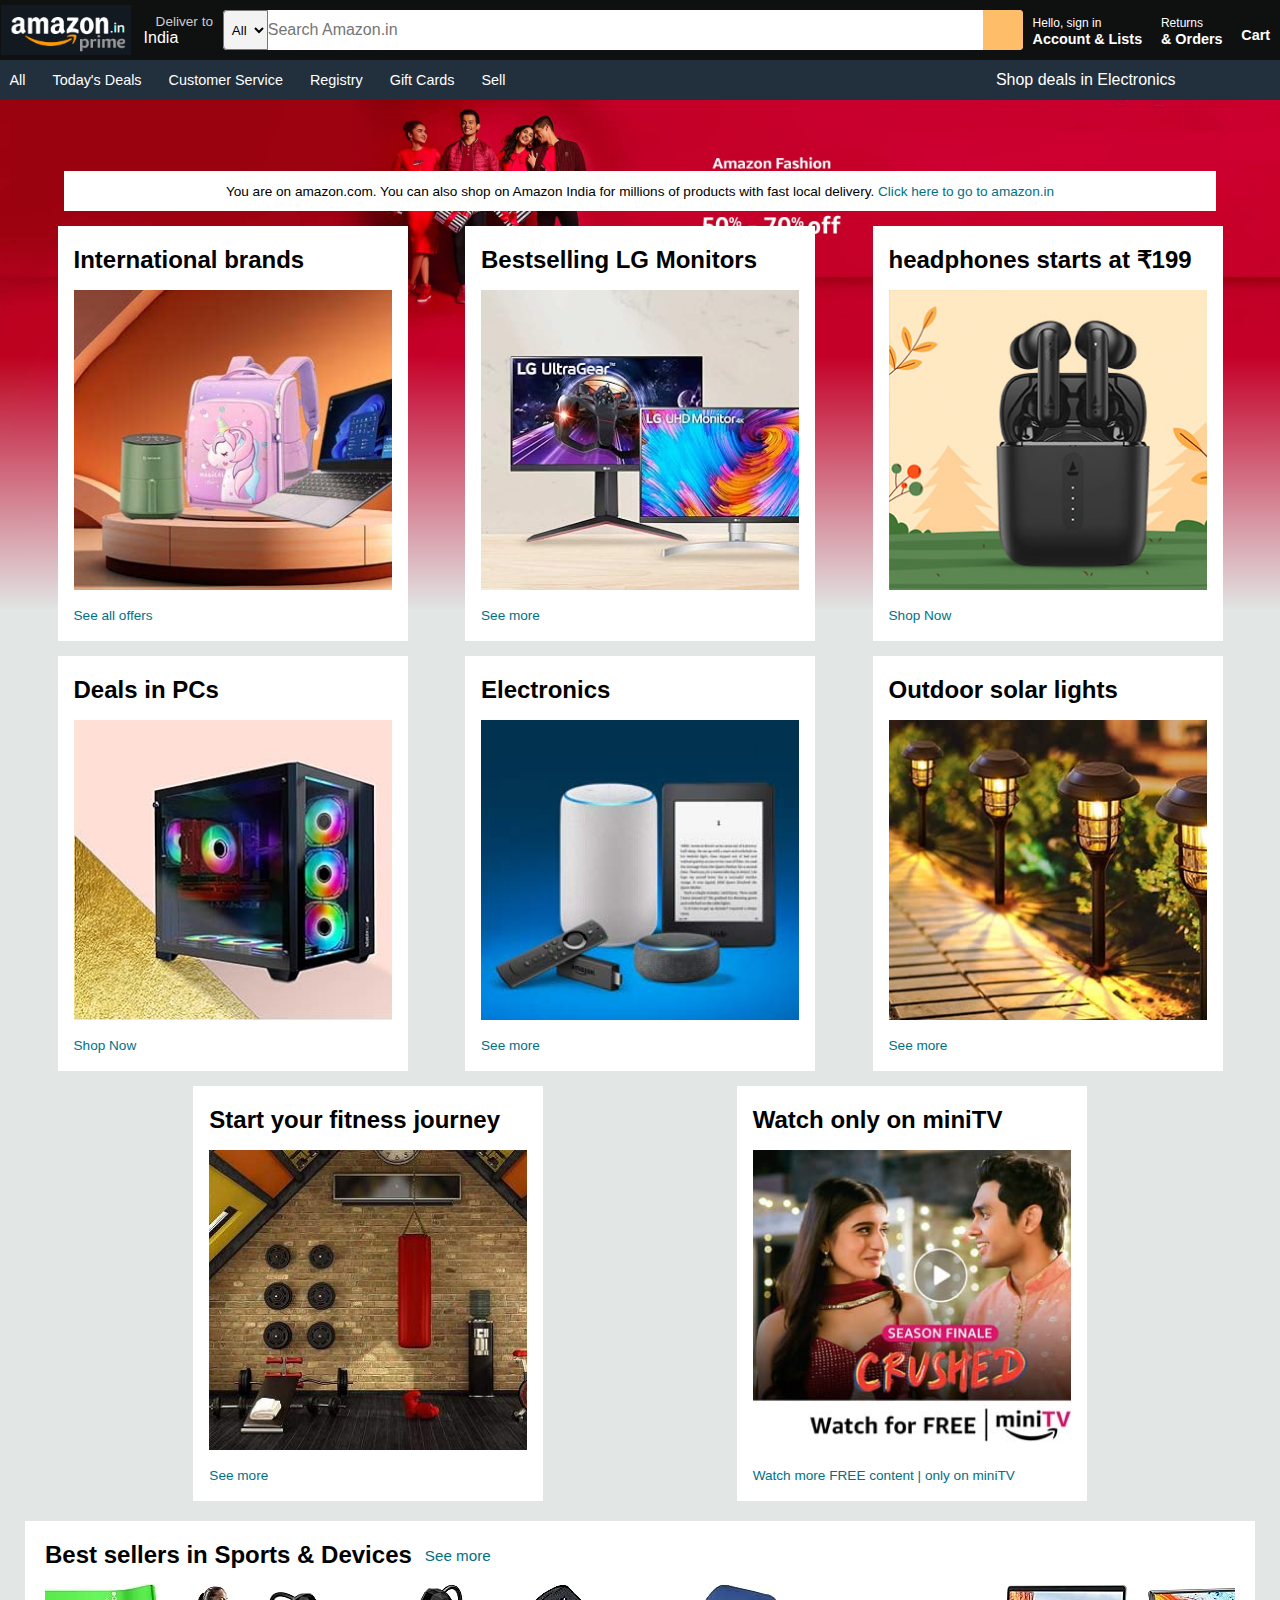
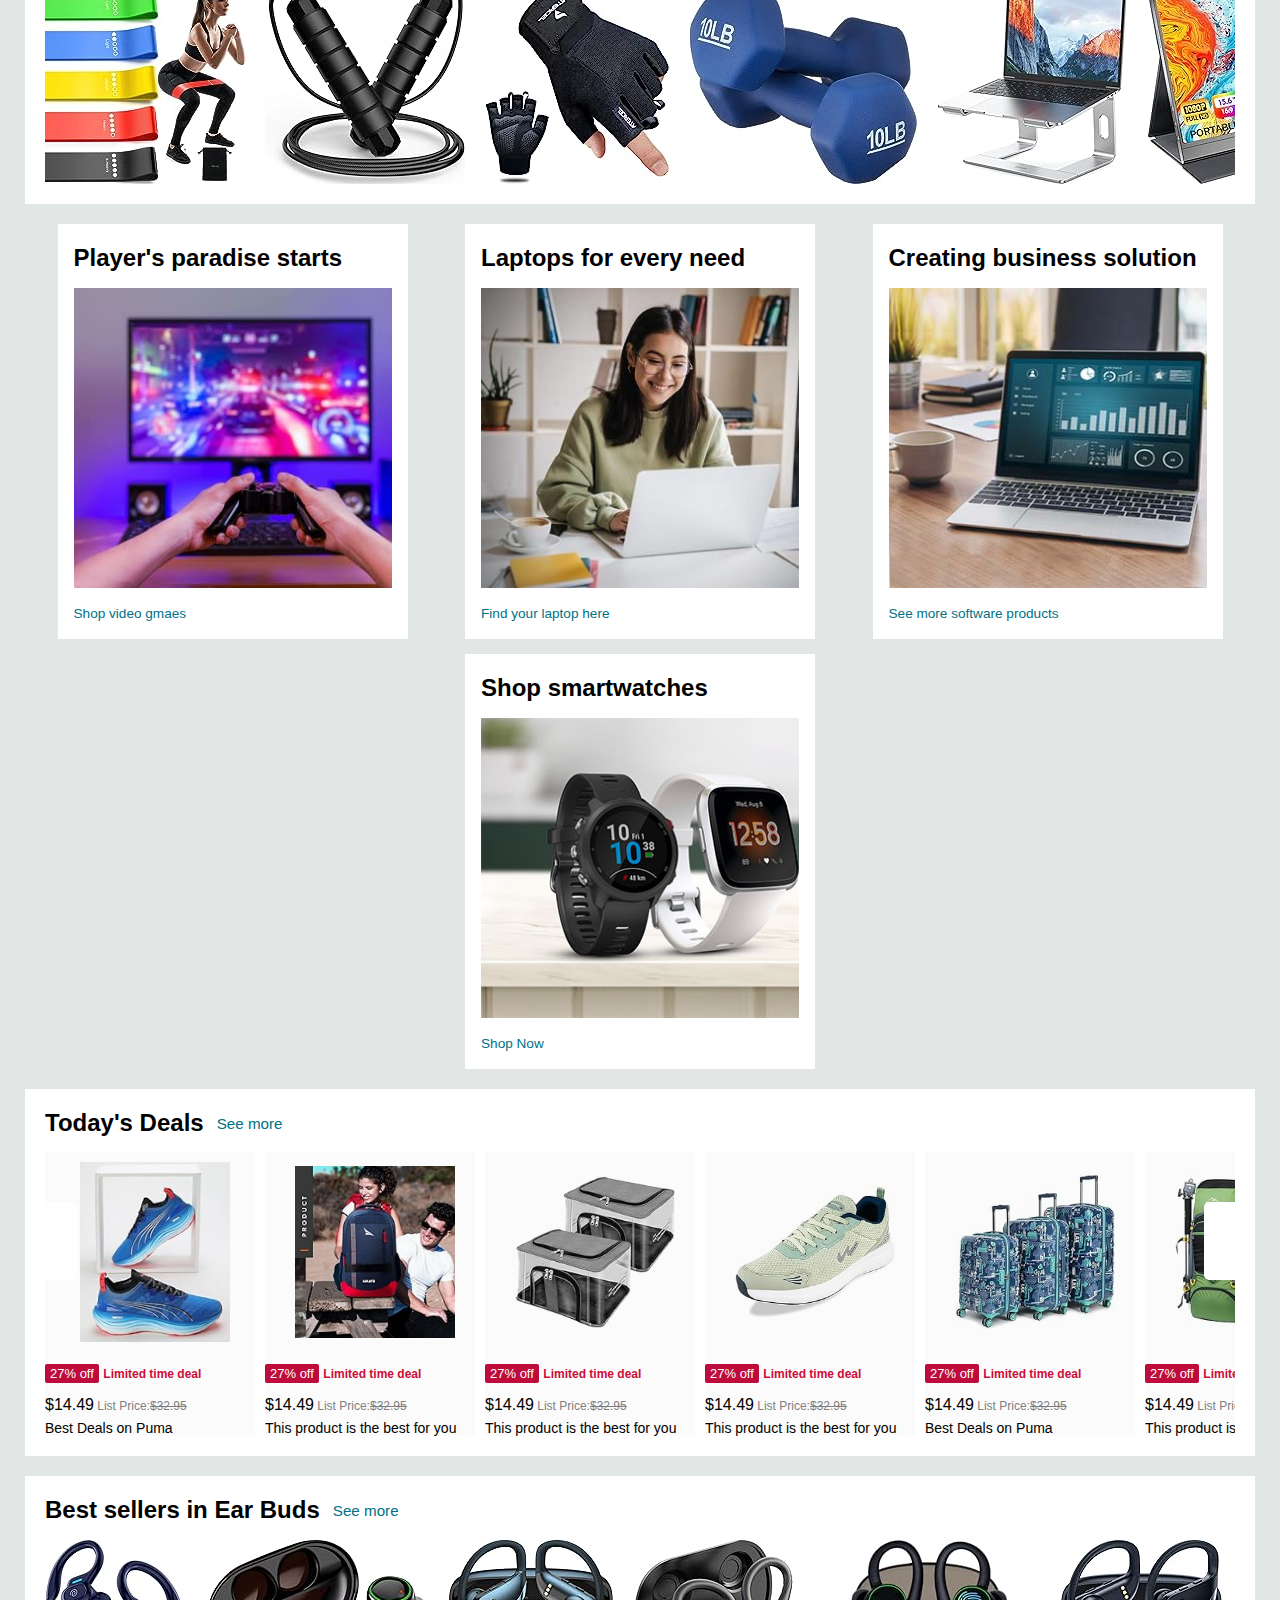
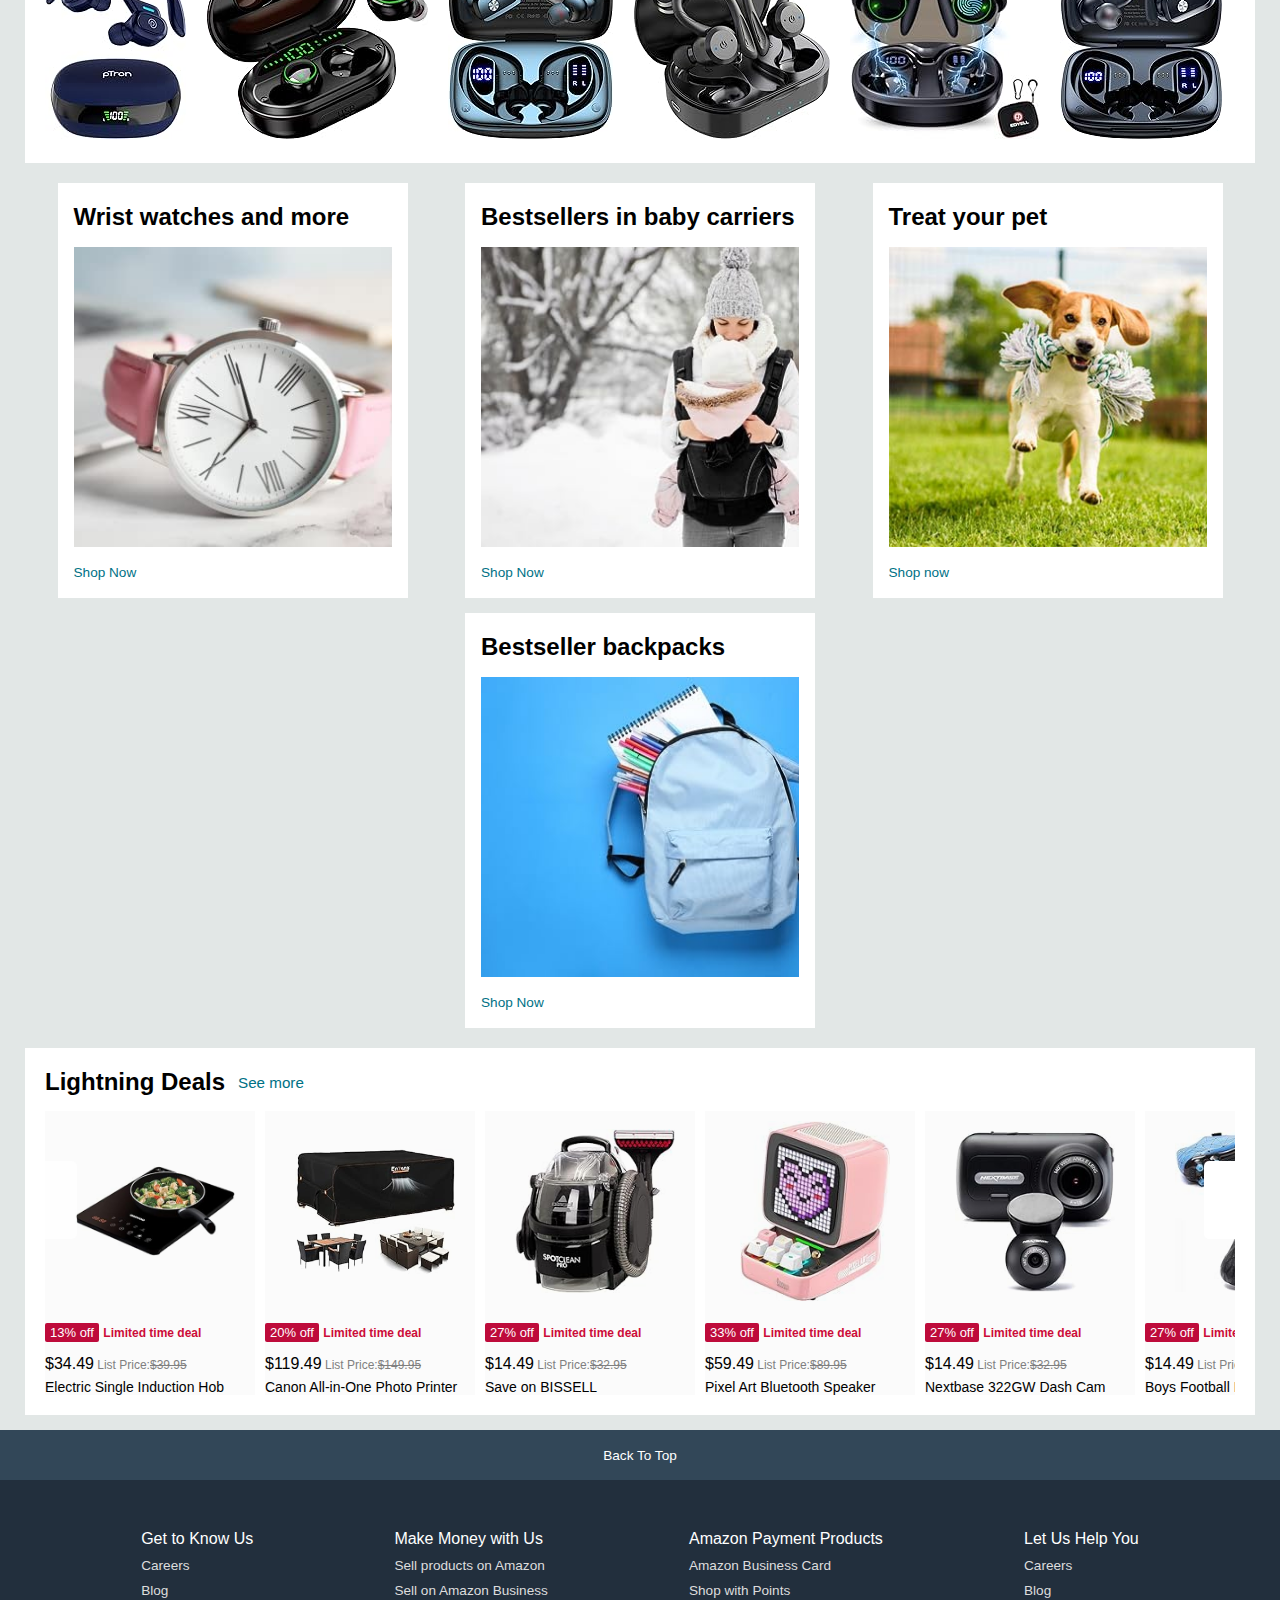
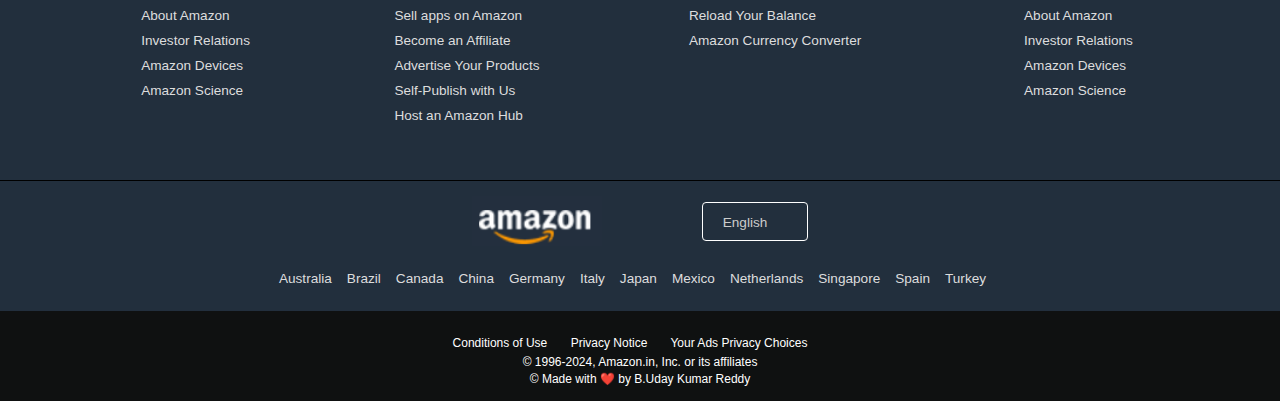
==== commit 73031c97: "update product page" ====
--- a/index.html
+++ b/index.html
@@ -523,17 +523,17 @@
         <div class="products products-1">
             <div class="product_prev product_prev-1"><i class="fa-solid fa-angle-left"></i></div>
             <div class="product_next product_next-1"><i class="fa-solid fa-angle-right"></i></div>
-            <img src="./assets/2slider1.jpg" alt="">
-            <img src="./assets/2slider2.jpg" alt="">
-            <img src="./assets/2slider3.jpg" alt="">
-            <img src="./assets/2slider4.jpg" alt="">
-            <img src="./assets/2slider5.jpg" alt="">
-            <img src="./assets/2slider6.jpg" alt="">
-            <img src="./assets/2slider7.jpg" alt="">
-            <img src="./assets/2slider8.jpg" alt="">
-            <img src="./assets/2slider11.jpg" alt="">
-            <img src="./assets/2slider10.jpg" alt="">
-            <img src="./assets/2slider9.jpg" alt="">
+            <a href="product.html"><img src="./assets/2slider1.jpg" alt=""></a></a>
+            <a href="product.html"><img src="./assets/2slider2.jpg" alt=""></a>
+            <a href="product.html"><img src="./assets/2slider3.jpg" alt=""></a>
+            <a href="product.html"><img src="./assets/2slider4.jpg" alt=""></a>
+            <a href="product.html"><img src="./assets/2slider5.jpg" alt=""></a>
+            <a href="product.html"><img src="./assets/2slider6.jpg" alt=""></a>
+            <a href="product.html"><img src="./assets/2slider7.jpg" alt=""></a>
+            <a href="product.html"><img src="./assets/2slider8.jpg" alt=""></a>
+            <a href="product.html"><img src="./assets/2slider11.jpg" alt=""></a>
+            <a href="product.html"><img src="./assets/2slider10.jpg" alt=""></a>
+            <a href="product.html"><img src="./assets/2slider9.jpg" alt=""></a>
         </div>
     </div>
 
